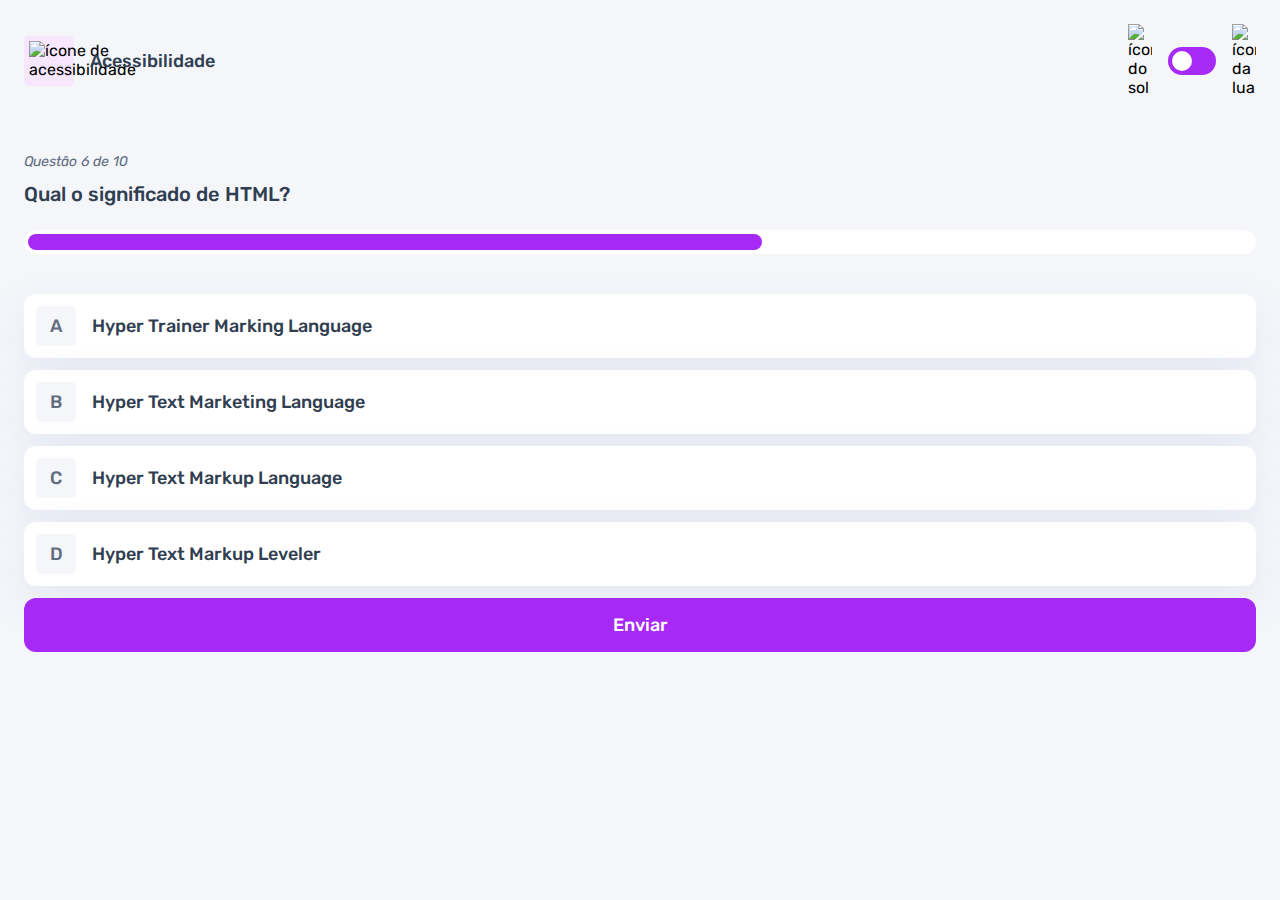
==== pages/quiz/quiz.html @ 09ccf5ac "adicionado o efeito de seleção nas alternativas" ====
<!DOCTYPE html>
<html lang="en">
<head>
    <meta charset="UTF-8">
    <meta name="viewport" content="width=device-width, initial-scale=1.0">
    <link rel="preconnect" href="https://fonts.googleapis.com">
    <link rel="preconnect" href="https://fonts.gstatic.com" crossorigin>
    <link href="https://fonts.googleapis.com/css2?family=Rubik:ital,wght@0,300..900;1,300..900&display=swap" rel="stylesheet">
    <link rel="stylesheet" href="quiz.css">
    <title>Quiz App</title>
</head>
<body>
    <header>
        <div class="assunto">
            <div class="assunto_icone">
                <img src="../../assets/images/icon-accessibility.svg" alt="ícone de acessibilidade">
            </div>

            <h1>Acessibilidade</h1>
        </div>

        <div class="tema">
            <img src="../../assets/images/icon-sun-dark.svg" alt="ícone do sol">
             <button>
                <div></div>
            </button>
            <img src="../../assets/images/icon-moon-dark.svg" alt="ícone da lua">
        </div>
    </header>

    <main>
        <section class="pergunta">
            <p>Questão 6 de 10</p>

            <h2>Qual o significado de HTML?</h2>

            <div class="barra_progresso">
                <div></div>
            </div>
        </section>

        <section class="alternativas">
            <form action="">
                <label for="alternativa_a">
                    <input type="radio" id="alternativa_a" name="alternativa">

                    <div>
                        <span>A</span>
                        Hyper Trainer Marking Language
                    </div>
                </label>
               
                <label for="alternativa_b">
                    <input type="radio" id="alternativa_b" name="alternativa">

                    <div>
                        <span>B</span>
                        Hyper Text Marketing Language
                    </div>
                </label>

                <label for="alternativa_c">
                    <input type="radio" id="alternativa_c" name="alternativa">

                    <div>
                        <span>C</span>
                        Hyper Text Markup Language
                    </div>
                </label>

                <label for="alternativa_d">
                    <input type="radio" id="alternativa_d" name="alternativa">

                    <div>
                        <span>D</span>
                        Hyper Text Markup Leveler
                    </div>
                </label>
            </form>

            <button>Enviar</button>

        </section>
    </main>   
</body>
</html>
---- pages/quiz/quiz.css ----
* {
    margin: 0;
    padding: 0;
    box-sizing: 0;
    font-family: "Rubik", sans-serif;
    -webkit-font-smoothing: antialiased;
}

:root {
    --bg-color: #f4f6fa;
    --purple: #a729f5;
    --primary-text-color: #313e51;
    --secondary-text-color: #626c7f;
    --button-bg: #fff;
    --shadow: 0px 16px 40px 0px rgba(143, 160, 193, 0.14);
    --bg-html: #fff1e9; 
    --bg-css:#e0fdef;
    --bg-javascript: #ebf0ff;
    --bg-acesssibilidade: #f6e7ff;
    --white: #fff;
    --green: #26d782;
    --red: #ee5454;
    --bg-mobile: url(../../assets/images/pattern-background-mobile-light.svg);
    --bg-desktop: url(../../assets/images/pattern-background-desktop-light.svg);
}

body.escuro {
    --bg-color: #313e51;
    --bg-mobile: url(../../assets/images/pattern-background-mobile-dark.svg);
    --bg-desktop: url(../../assets/images/pattern-background-desktop-dark.svg);
    --primary-text-color: #fff;
    --secondary-text-color: #abc1e1;
    --button-bg: #3b4d66;
    --shadow: 0px 16px 40px 0px rgba(49, 62, 81, 0.14);
}

body {
    height: 100svh;
    background: var(--bg-mobile) var(--bg-color);
    background-repeat: no-repeat;
    background-size: cover;
}

header {
    display: flex;
    justify-content: space-between;
    padding: 16px 24px;
}

.assunto {
    display: flex;
    align-items: center;
    gap: 16px;
}
.assunto_icone {
    background: var(--bg-acesssibilidade);
    width: 40px;
    height: 40px;
    padding: 5px;
    border-radius: 5px;
}

.assunto_icone img {
    width: 100%;
}

.assunto h1 {
    font-size: 18px;
    font-weight: 500;
    color: var(--primary-text-color)
}

.tema {
    padding: 8px 0;
    display: flex;
    align-items: center;
    gap: 8px;
}

.tema img {
    width:16px;
}

.tema button {
    height: 20px;
    width: 32px;
    background: var(--purple);
    border: 0;
    border-radius: 999px;
    padding: 4px;
}

.tema button div {
    background: var(--white);
    width: 12px;
    height: 12px;
    border-radius: 999px;
} 

main  {
    padding: 32px 24px;
}

.pergunta {
    margin-bottom: 40px;
}

.pergunta p {
    font-style: italic;
    font-size: 14px;
    color: var(--secondary-text-color);
    margin-bottom: 12px;
}

.pergunta h2 {
    font-size: 20px;
    font-weight: 500;
    color: var(--primary-text-color);
    line-height: 24px;
    margin-bottom: 24px;
}

.barra_progresso {
    background: var(--button-bg);
    height: 16px;
    padding: 4px;
    border-radius: 999px;
}

.barra_progresso div {
    height: 100%;
    width: 60%;
    background: var(--purple);
    border-radius: 999px;
}

.alternativas form {
    display: flex;
    flex-direction: column;
    gap: 12px;
    margin-bottom: 12px;
}

.alternativas label {
    display: block;
    background: var(--button-bg);
    padding: 12px;
    font-size: 18px;
    font-weight: 500;
    border-radius: 12px;
    box-shadow: var(--shadow);
    color: var(--primary-text-color);
}

.alternativas label:has(input:checked) {
    outline: 3px solid var(--purple);

    & span {
        background: var(--purple);
        color: var(--white);
    }
}

.alternativas input {
    display: none;
}

.alternativas div {
    display: flex;
    align-items: center;
    gap: 16px;
}

.alternativas div span {
    display: block;
    width: 40px;
    height: 40px;
    background: var(--bg-color);
    border-radius: 5px;
    color: var(--secondary-text-color);

    display: flex;
    align-items: center;
    justify-content: center;
    flex-shrink: 0;
}

.alternativas button {
    padding: 16px;
    border-radius: 12px;
    border: none;
    background: var(--purple);
    color: var(--white);
    width: 100%;

    font-size: 18px;
    font-weight: 500;
}

@media(min-width:1100px) {
    .tema {
        gap: 16px;
    }
    
    .tema img {
        width: 24px;
    }
    
    .tema button {
        width: 48px;
        height: 28px;
    }
    
    .tema button div {
        width: 20px;
        height: 20px;
    }
}
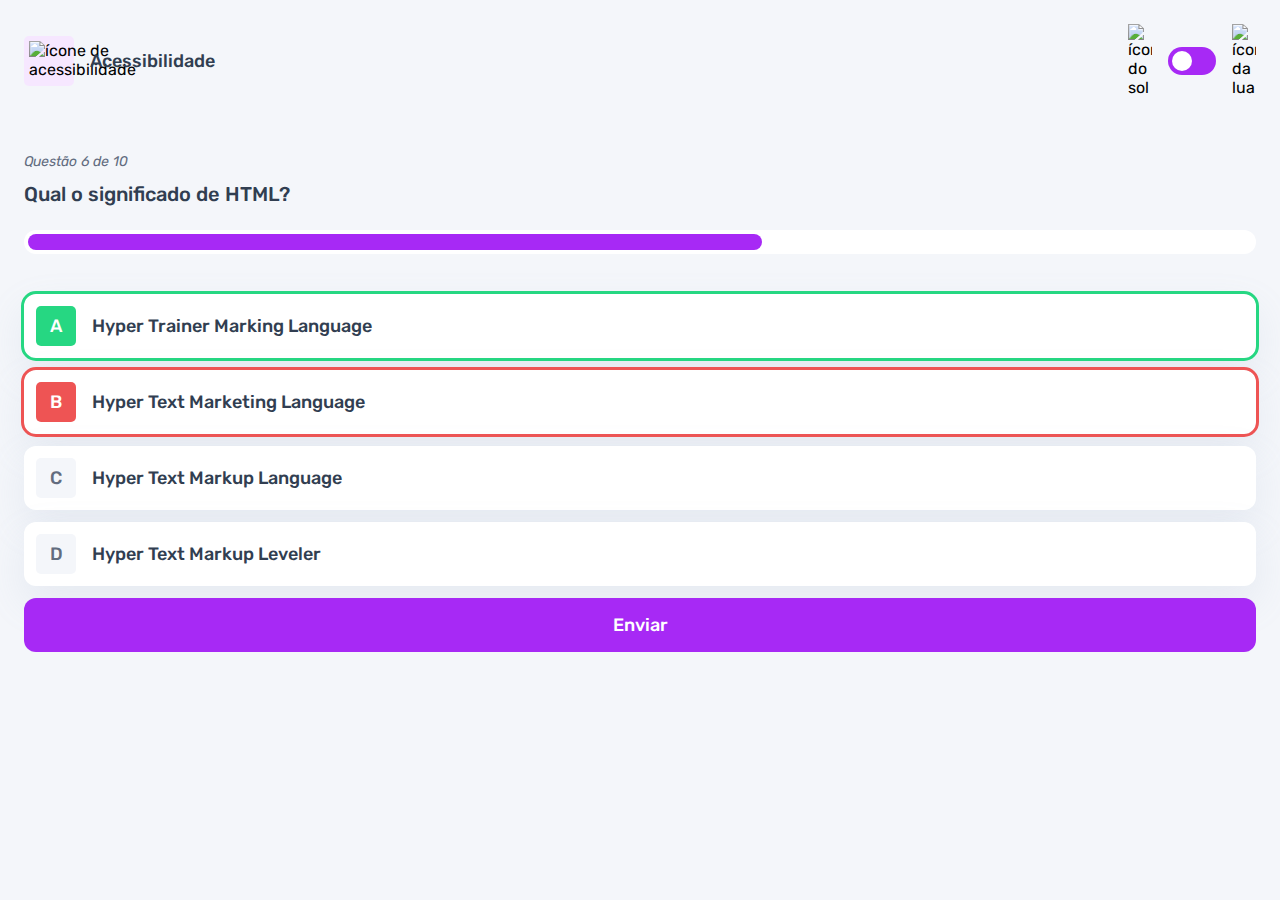
==== commit b9578d3a: "adicionado o efeito para alternativas corretas e erradas" ====
--- a/pages/quiz/quiz.html
+++ b/pages/quiz/quiz.html
@@ -41,7 +41,7 @@
 
         <section class="alternativas">
             <form action="">
-                <label for="alternativa_a">
+                <label for="alternativa_a" id="correta">
                     <input type="radio" id="alternativa_a" name="alternativa">
 
                     <div>
@@ -50,7 +50,7 @@
                     </div>
                 </label>
                
-                <label for="alternativa_b">
+                <label for="alternativa_b" id="errada">
                     <input type="radio" id="alternativa_b" name="alternativa">
 
                     <div>
--- a/pages/quiz/quiz.css
+++ b/pages/quiz/quiz.css
@@ -161,6 +161,25 @@
     }
 }
 
+
+.alternativas label#correta {
+    outline: 3px solid  var(--green);
+
+    & span {
+        background: var(--green);
+        color: var(--white);
+    }
+}
+
+.alternativas label#errada {
+    outline: 3px solid var(--red);
+
+    & span {
+        background: var(--red);
+        color: var(--white) ;
+    }
+}
+
 .alternativas input {
     display: none;
 }
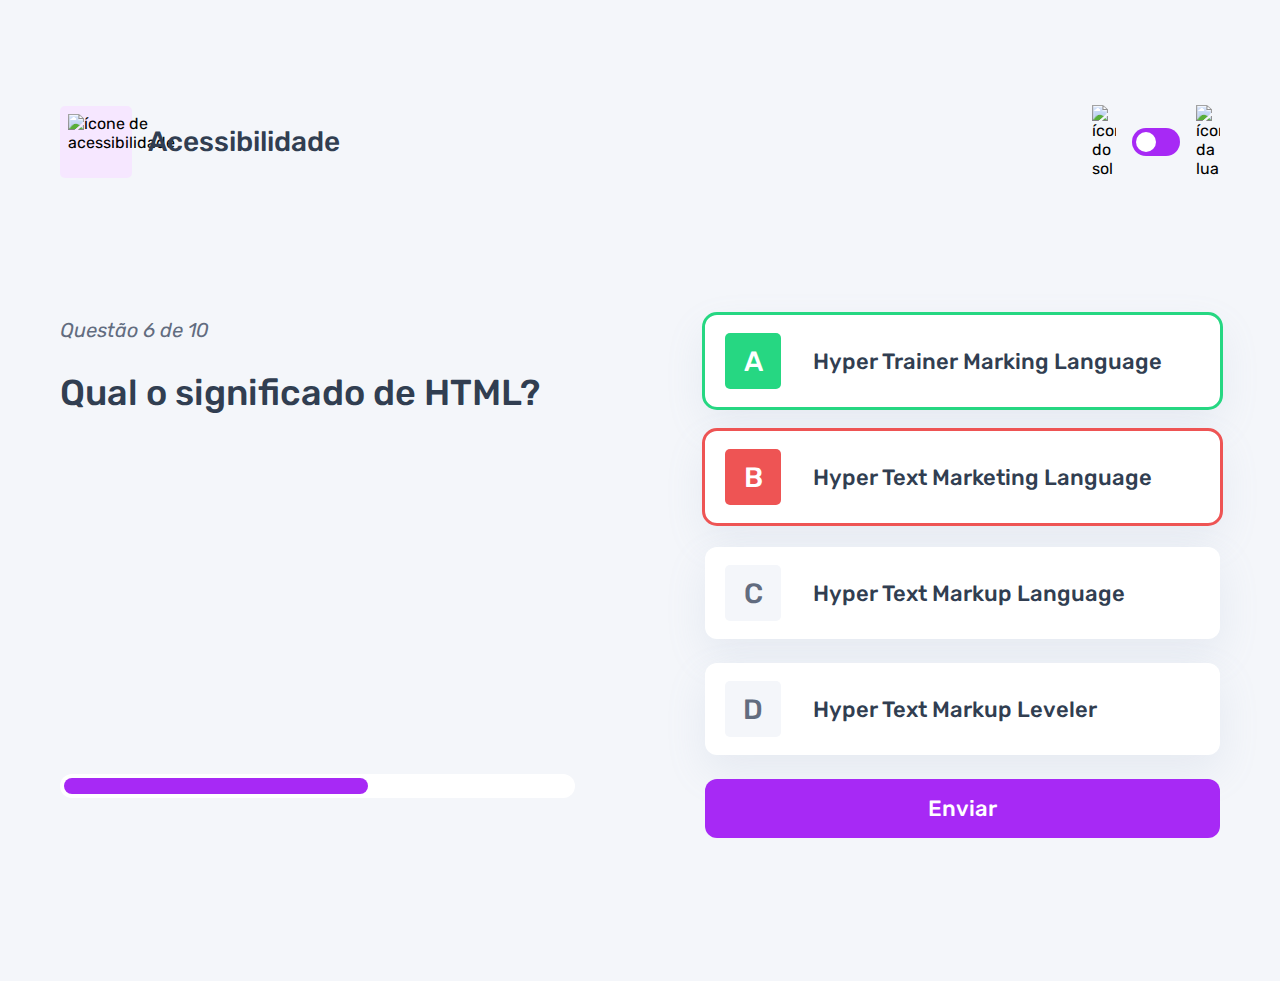
==== commit 27139dc3: "adicionada a responsidadade para o desktop" ====
--- a/pages/quiz/quiz.html
+++ b/pages/quiz/quiz.html
@@ -30,10 +30,11 @@
 
     <main>
         <section class="pergunta">
+            <div>
             <p>Questão 6 de 10</p>
 
             <h2>Qual o significado de HTML?</h2>
-
+         </div>
             <div class="barra_progresso">
                 <div></div>
             </div>
--- a/pages/quiz/quiz.css
+++ b/pages/quiz/quiz.css
@@ -216,7 +216,23 @@
     font-weight: 500;
 }
 
-@media(min-width:1100px) {
+@media(min-width: 1100px) {
+    header {
+        margin-block: 81px;
+        max-width: 1160px;
+        margin-inline: auto;
+    }
+
+    .assunto_icone {
+        width: 56px;
+        height: 56px;
+        padding: 8px;
+    }
+
+    .assunto h1 {
+        font-size: 28px;
+    }
+
     .tema {
         gap: 16px;
     }
@@ -234,4 +250,57 @@
         width: 20px;
         height: 20px;
     }
+
+    main {
+        max-width: 1160px;
+        margin-inline: auto;
+
+        display: flex;
+        gap: 130px;
+    }
+
+    section {
+        width: 100%;
+    }
+
+    .pergunta {
+        display: flex;
+        flex-direction: column;
+        justify-content: space-between;
+    }
+
+    .pergunta p {
+        font-size: 20px;
+        line-height: 30px;
+        margin-bottom: 27px;
+    }
+
+    .pergunta h2 {
+        font-size: 36px;
+        line-height: 42px;
+    }
+
+    .alternativas form {
+        gap: 24px;
+        margin-bottom: 24px;
+    }
+
+    .alternativas label {
+        font-size: 22px;
+        padding: 18px 20px;
+    }
+
+    .alternativas div {
+        gap: 32px;
+    }
+
+    .alternativas div span {
+        width: 56px;
+        height: 56px;
+        font-size: 28px;
+    } 
+
+    .alternativas button {
+        font-size: 22px;
+        }
 }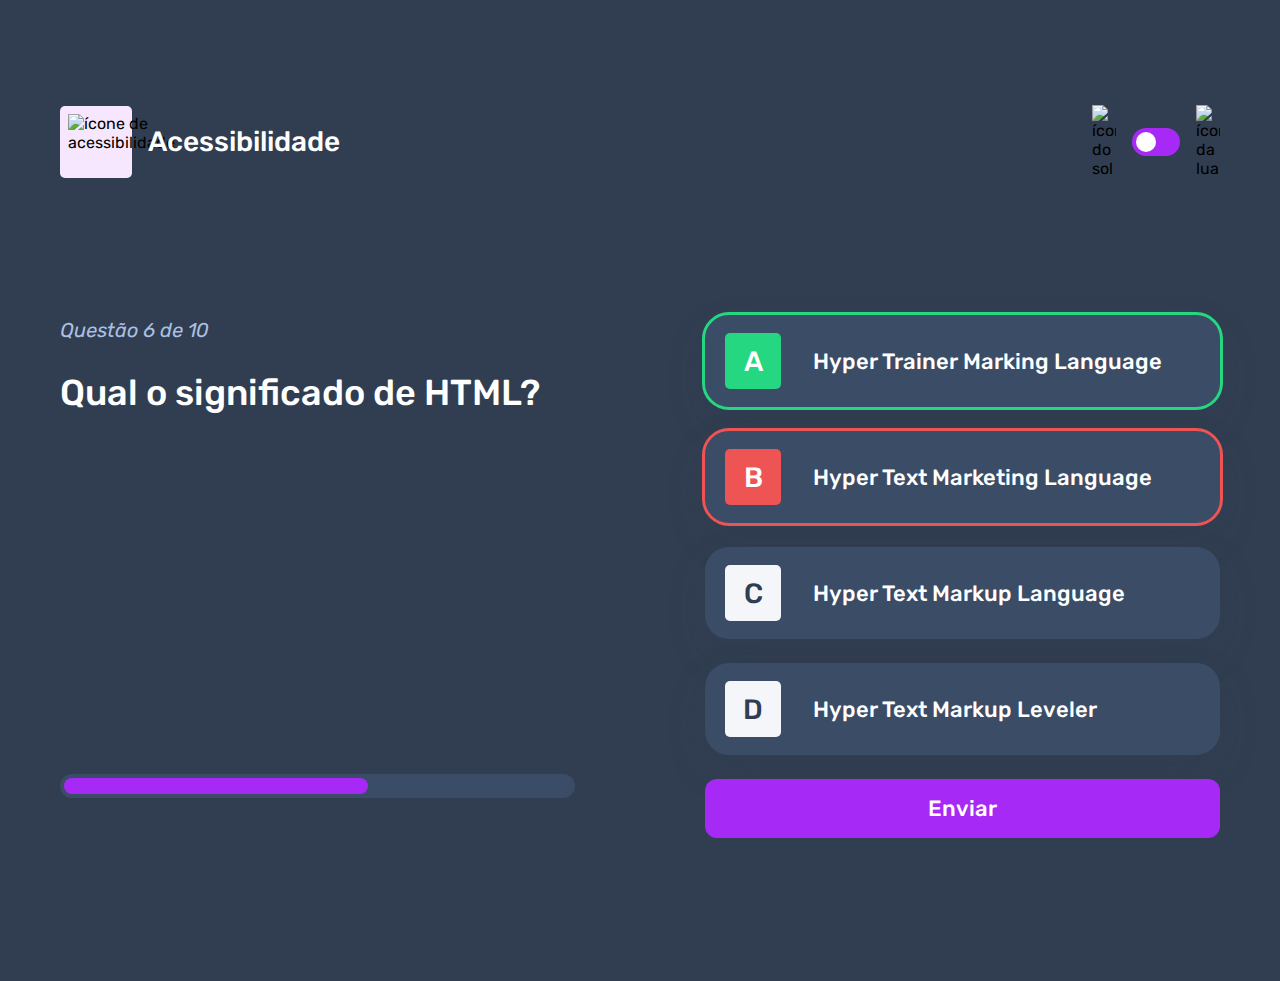
==== commit d6ed57b9: "ajuste das cores no tema dark" ====
--- a/pages/quiz/quiz.html
+++ b/pages/quiz/quiz.html
@@ -9,7 +9,7 @@
     <link rel="stylesheet" href="quiz.css">
     <title>Quiz App</title>
 </head>
-<body>
+<body class="escuro">
     <header>
         <div class="assunto">
             <div class="assunto_icone">
--- a/pages/quiz/quiz.css
+++ b/pages/quiz/quiz.css
@@ -8,7 +8,10 @@
 
 :root {
     --bg-color: #f4f6fa;
+    --bg-span: #f4f6fa;
+    --color-span: #626c7f;
     --purple: #a729f5;
+    --purple-hover: rgba(167, 41, 245, 0.7);
     --primary-text-color: #313e51;
     --secondary-text-color: #626c7f;
     --button-bg: #fff;
@@ -26,6 +29,7 @@
 
 body.escuro {
     --bg-color: #313e51;
+    --color-span: #313e51;
     --bg-mobile: url(../../assets/images/pattern-background-mobile-dark.svg);
     --bg-desktop: url(../../assets/images/pattern-background-desktop-dark.svg);
     --primary-text-color: #fff;
@@ -150,6 +154,14 @@
     border-radius: 12px;
     box-shadow: var(--shadow);
     color: var(--primary-text-color);
+    cursor: pointer;
+}
+
+.alternativas label:hover {
+    & span {
+        background: var(--bg-acesssibilidade);
+        color: var(--purple);
+    }
 }
 
 .alternativas label:has(input:checked) {
@@ -160,7 +172,6 @@
         color: var(--white);
     }
 }
-
 
 .alternativas label#correta {
     outline: 3px solid  var(--green);
@@ -194,9 +205,9 @@
     display: block;
     width: 40px;
     height: 40px;
-    background: var(--bg-color);
+    background: var(--bg-span);
     border-radius: 5px;
-    color: var(--secondary-text-color);
+    color: var(--color-span);
 
     display: flex;
     align-items: center;
@@ -214,6 +225,12 @@
 
     font-size: 18px;
     font-weight: 500;
+    transition: background 0.3s;
+}
+
+.alternativas button:hover {
+    background: var(--purple-hover);
+    cursor: pointer;
 }
 
 @media(min-width: 1100px) {
@@ -288,6 +305,7 @@
     .alternativas label {
         font-size: 22px;
         padding: 18px 20px;
+        border-radius: 24px;
     }
 
     .alternativas div {
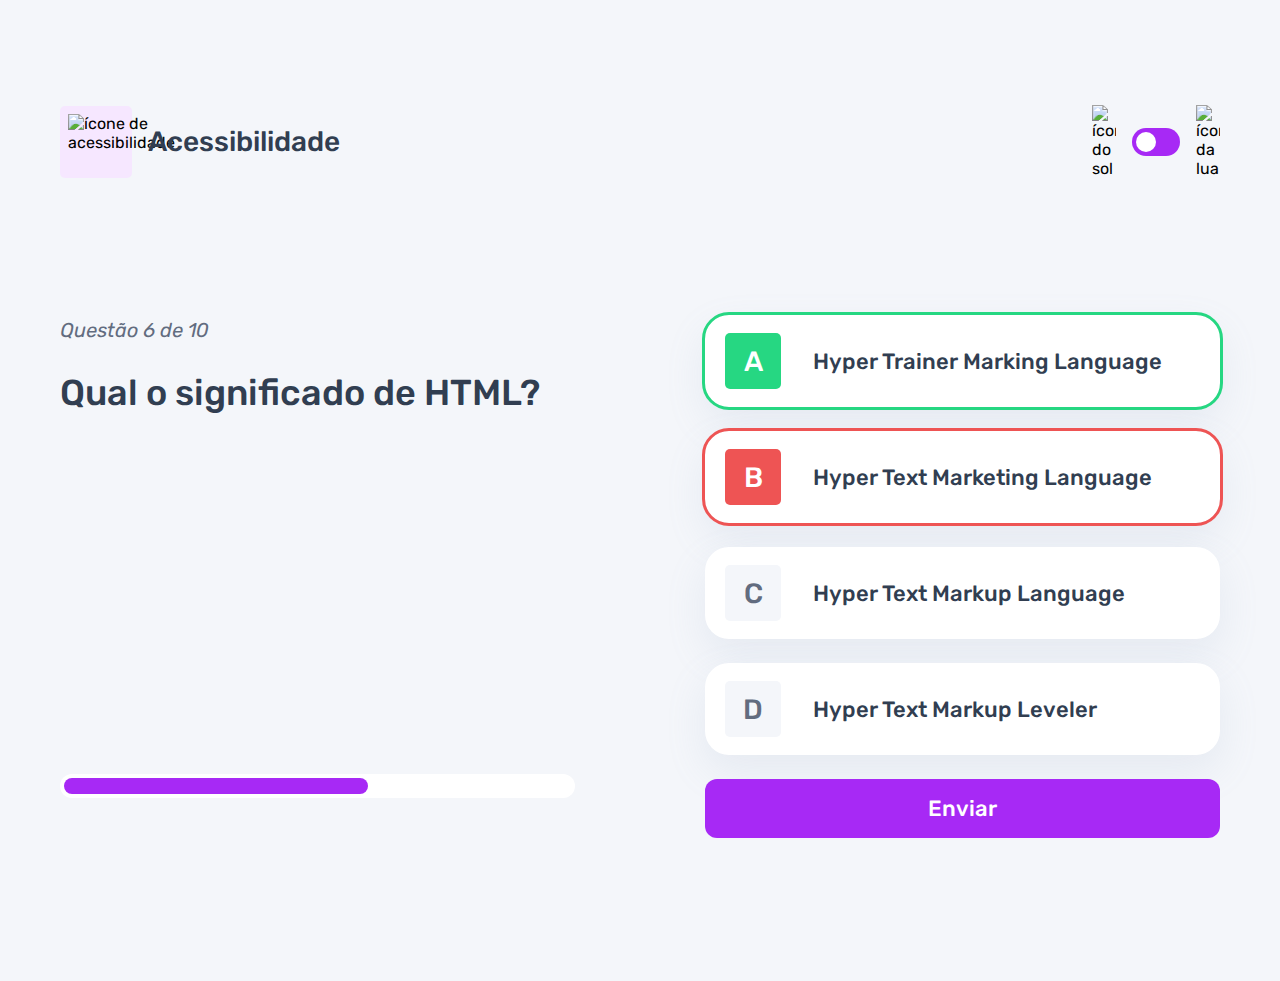
==== commit 442d990e: "ajuste do fundo para o desktop no quiz.html" ====
--- a/pages/quiz/quiz.html
+++ b/pages/quiz/quiz.html
@@ -9,7 +9,7 @@
     <link rel="stylesheet" href="quiz.css">
     <title>Quiz App</title>
 </head>
-<body class="escuro">
+<body>
     <header>
         <div class="assunto">
             <div class="assunto_icone">
--- a/pages/quiz/quiz.css
+++ b/pages/quiz/quiz.css
@@ -234,6 +234,12 @@
 }
 
 @media(min-width: 1100px) {
+    body {
+        background: var(--bg-desktop) var(--bg-color);
+        background-size: cover;
+        background-repeat: no-repeat;
+    }
+
     header {
         margin-block: 81px;
         max-width: 1160px;
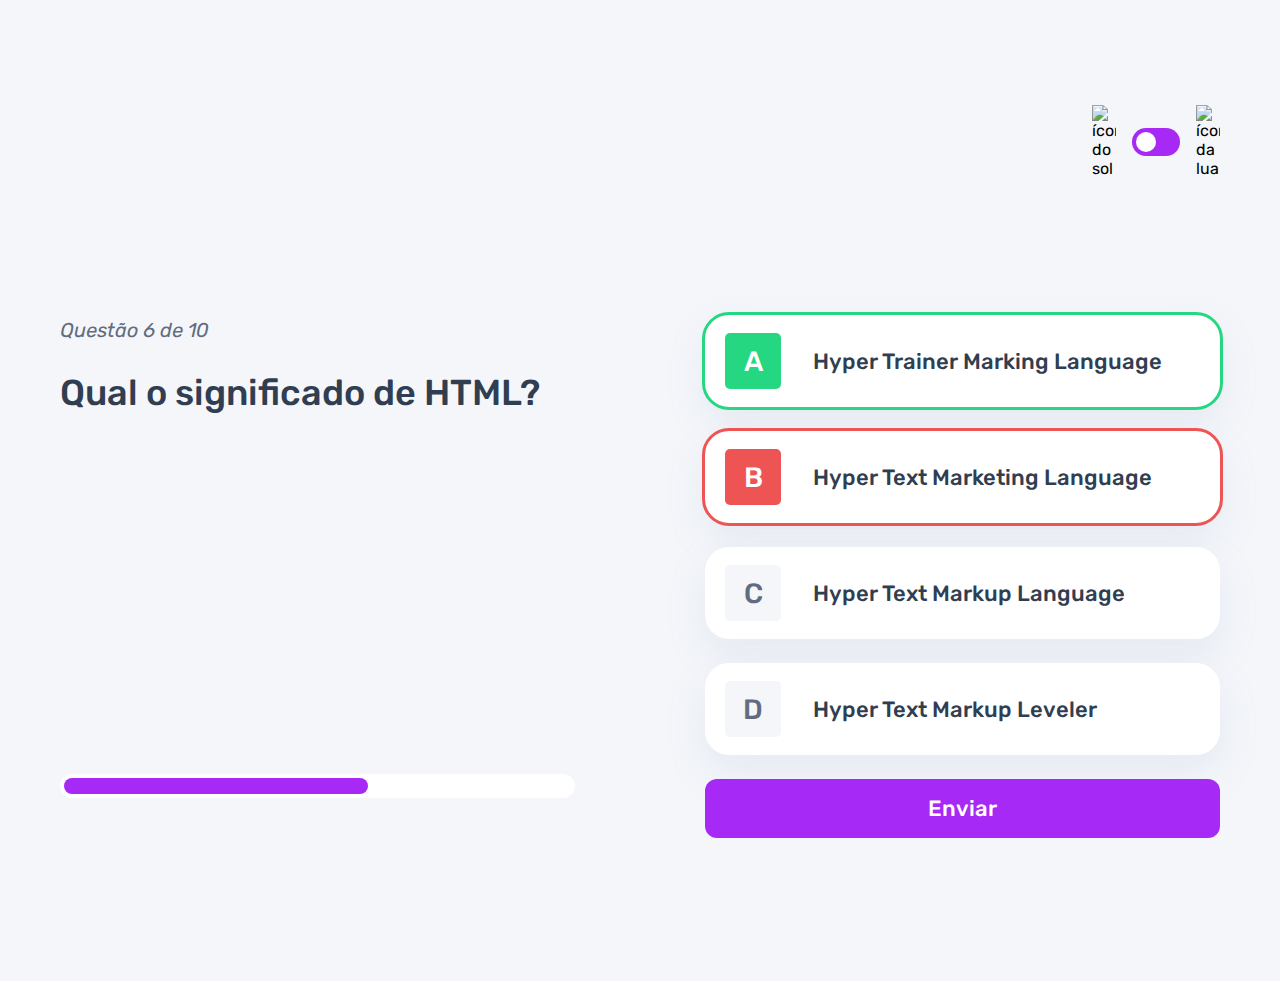
==== commit c3c02fa9: "alteração dinâmica do assunto da página" ====
--- a/pages/quiz/quiz.html
+++ b/pages/quiz/quiz.html
@@ -7,16 +7,17 @@
     <link rel="preconnect" href="https://fonts.gstatic.com" crossorigin>
     <link href="https://fonts.googleapis.com/css2?family=Rubik:ital,wght@0,300..900;1,300..900&display=swap" rel="stylesheet">
     <link rel="stylesheet" href="quiz.css">
+    <script src="quiz.js" type="module" defer></script>
     <title>Quiz App</title>
 </head>
 <body>
     <header>
         <div class="assunto">
             <div class="assunto_icone">
-                <img src="../../assets/images/icon-accessibility.svg" alt="ícone de acessibilidade">
+                <img src="" alt="">
             </div>
 
-            <h1>Acessibilidade</h1>
+            <h1></h1>
         </div>
 
         <div class="tema">
--- a/pages/quiz/quiz.css
+++ b/pages/quiz/quiz.css
@@ -19,7 +19,7 @@
     --bg-html: #fff1e9; 
     --bg-css:#e0fdef;
     --bg-javascript: #ebf0ff;
-    --bg-acesssibilidade: #f6e7ff;
+    --bg-acessibilidade: #f6e7ff;
     --white: #fff;
     --green: #26d782;
     --red: #ee5454;
@@ -57,21 +57,36 @@
     gap: 16px;
 }
 .assunto_icone {
-    background: var(--bg-acesssibilidade);
     width: 40px;
     height: 40px;
     padding: 5px;
     border-radius: 5px;
 }
 
-.assunto_icone img {
-    width: 100%;
+.assunto_icone.html {
+    background: var(--bg-html);
+}
+
+.assunto_icone.css {
+    background: var(--bg-css);
+}
+
+.assunto_icone.javascript {
+    background: var(--bg-javascript);
+}
+
+.assunto_icone.acessibilidade {
+    background: var(--bg-acessibilidade);
 }
 
 .assunto h1 {
     font-size: 18px;
     font-weight: 500;
     color: var(--primary-text-color)
+}
+
+.assunto_icone img {
+    width: 100%;
 }
 
 .tema {
@@ -92,6 +107,8 @@
     border: 0;
     border-radius: 999px;
     padding: 4px;
+    display: flex;
+    cursor: pointer;
 }
 
 .tema button div {
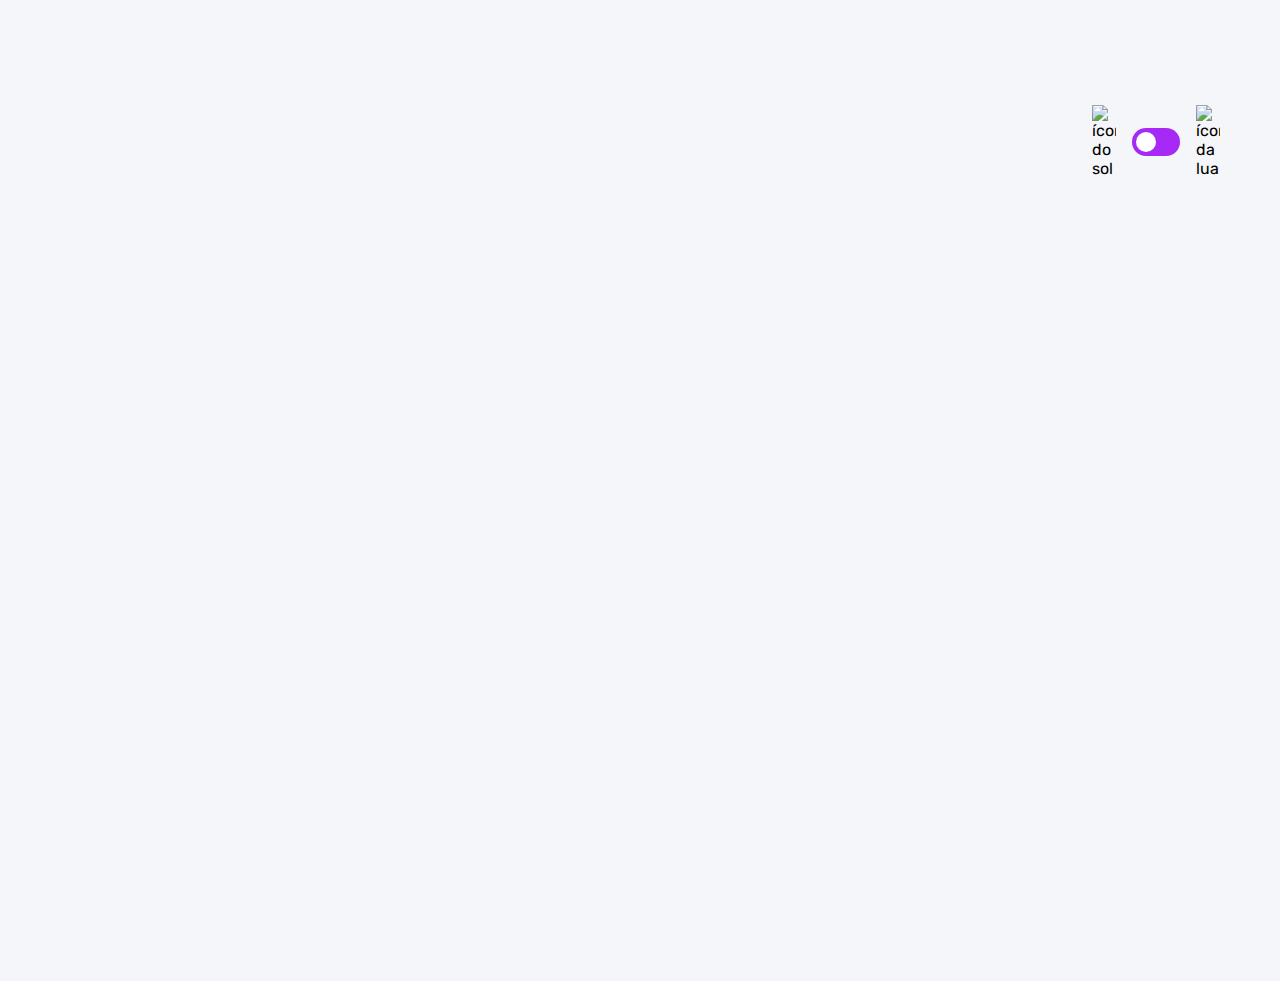
==== commit d1e730ac: "adicionadas as funções de buscar as perguntas e montar as perguntas no html" ====
--- a/pages/quiz/quiz.html
+++ b/pages/quiz/quiz.html
@@ -30,59 +30,6 @@
     </header>
 
     <main>
-        <section class="pergunta">
-            <div>
-            <p>Questão 6 de 10</p>
-
-            <h2>Qual o significado de HTML?</h2>
-         </div>
-            <div class="barra_progresso">
-                <div></div>
-            </div>
-        </section>
-
-        <section class="alternativas">
-            <form action="">
-                <label for="alternativa_a" id="correta">
-                    <input type="radio" id="alternativa_a" name="alternativa">
-
-                    <div>
-                        <span>A</span>
-                        Hyper Trainer Marking Language
-                    </div>
-                </label>
-               
-                <label for="alternativa_b" id="errada">
-                    <input type="radio" id="alternativa_b" name="alternativa">
-
-                    <div>
-                        <span>B</span>
-                        Hyper Text Marketing Language
-                    </div>
-                </label>
-
-                <label for="alternativa_c">
-                    <input type="radio" id="alternativa_c" name="alternativa">
-
-                    <div>
-                        <span>C</span>
-                        Hyper Text Markup Language
-                    </div>
-                </label>
-
-                <label for="alternativa_d">
-                    <input type="radio" id="alternativa_d" name="alternativa">
-
-                    <div>
-                        <span>D</span>
-                        Hyper Text Markup Leveler
-                    </div>
-                </label>
-            </form>
-
-            <button>Enviar</button>
-
-        </section>
     </main>   
 </body>
 </html>--- a/pages/quiz/quiz.css
+++ b/pages/quiz/quiz.css
@@ -150,7 +150,6 @@
 
 .barra_progresso div {
     height: 100%;
-    width: 60%;
     background: var(--purple);
     border-radius: 999px;
 }
